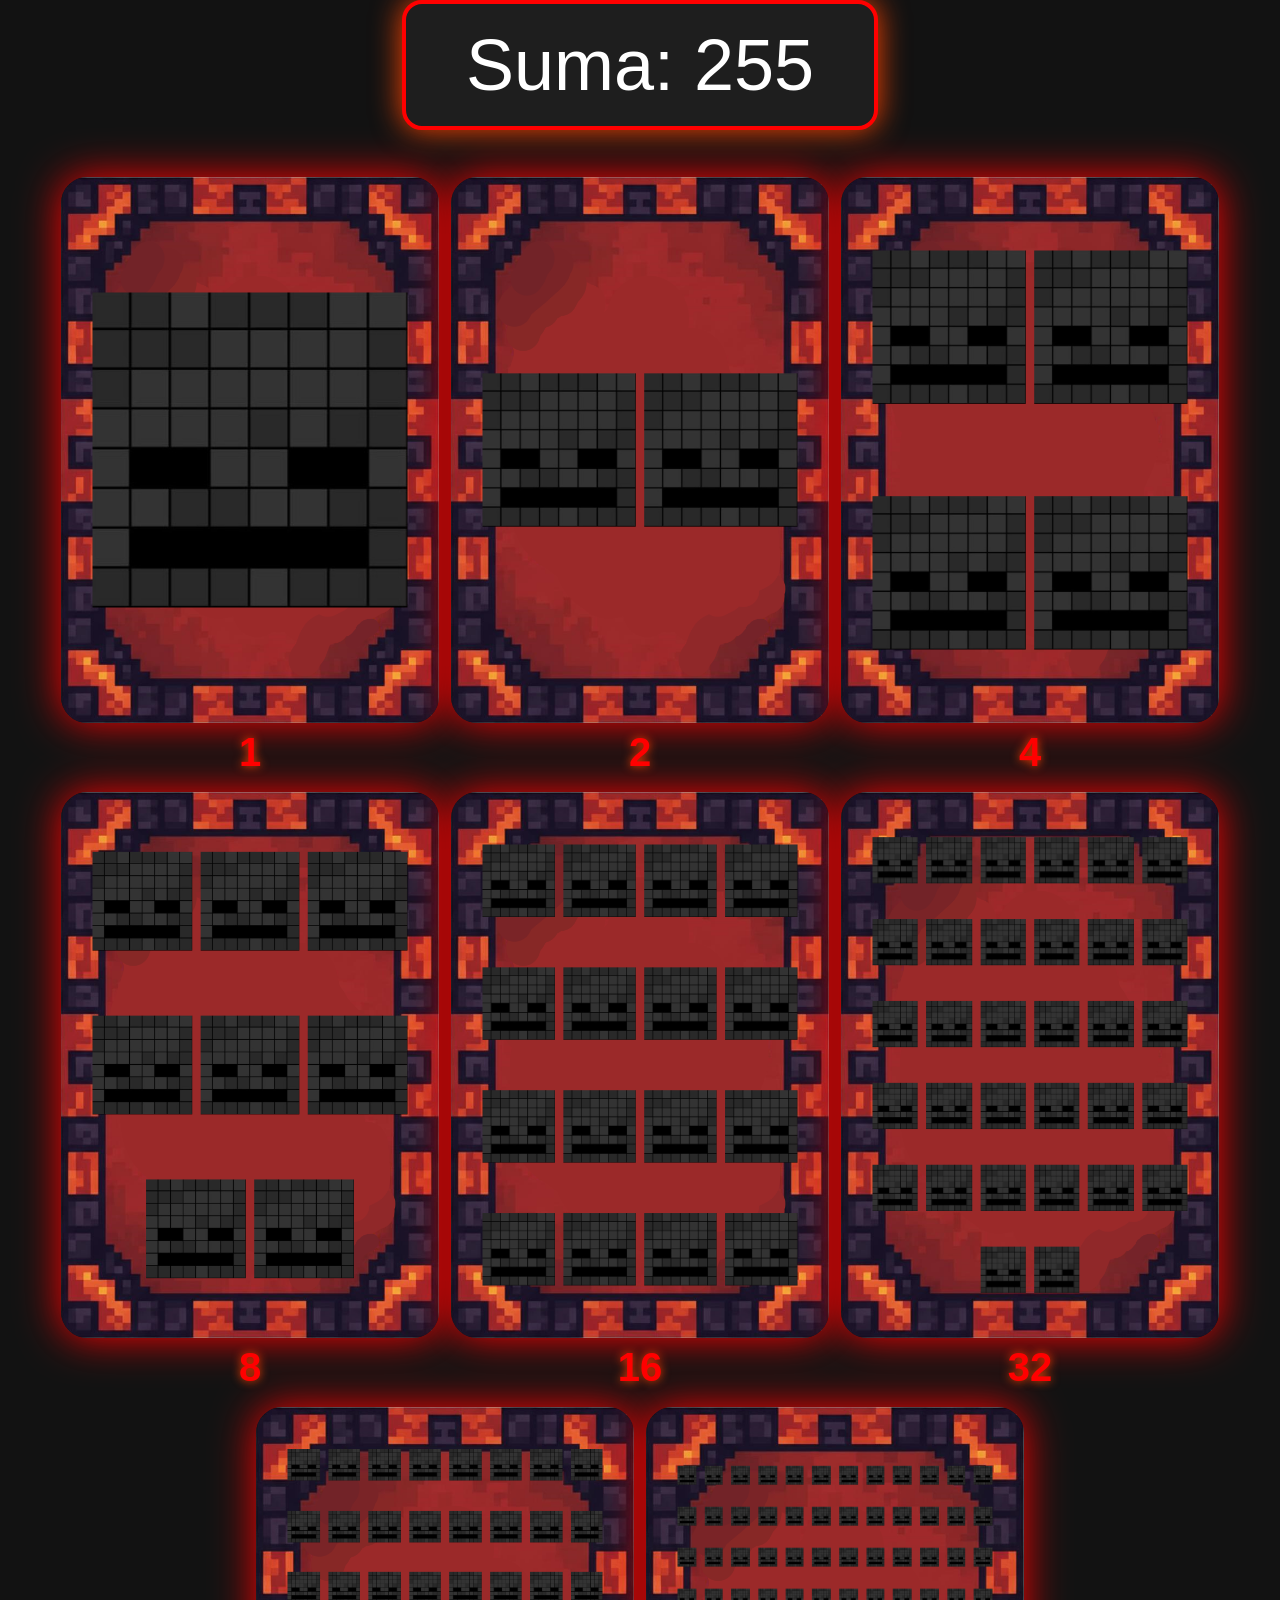
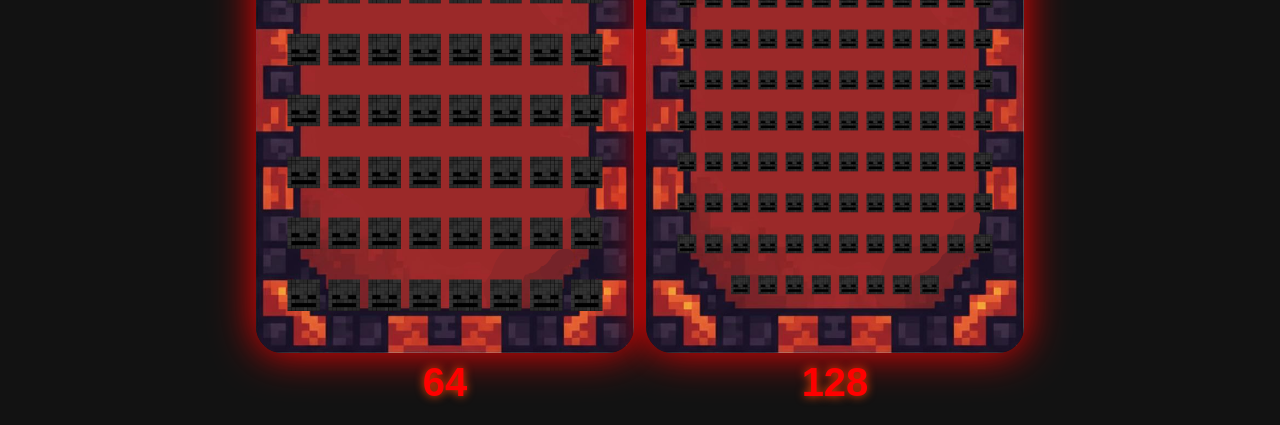
==== index.html @ f9f028c9 "Add files via upload" ====
<!DOCTYPE html>
<html lang="pl-PL">
<head>
    <meta charset="UTF-8">
    <title>binarne</title>
    <link rel="stylesheet" href="style.css">
</head>
<body>

    <div id="result-display">Suma: 0</div>
    
    <div id="container"></div>

    <script>
        const container = document.getElementById('container');
        const resultDisplay = document.getElementById('result-display');
        const maxCards = 8;
        const cardGap = 8; // Odstęp między kropkami w pixelach
        let totalSum = 0;

for (let i = 0; i < maxCards; i++) {
    const value = Math.pow(2, i);
    
    const wrapper = document.createElement('div');
    wrapper.className = 'card-wrapper';

    const card = document.createElement('div');
    card.className = 'card active'; // <- dodajemy klasę active od razu
    
    const dotsInRow = Math.ceil(Math.sqrt(value));
    const dotSize = `calc((100% - ${(dotsInRow - 1) * cardGap}px) / ${dotsInRow})`;

    for (let j = 0; j < value; j++) {
        const dot = document.createElement('img');
        dot.src = 'kropka.jpg';
        dot.className = 'dot';
        dot.style.width = dotSize;
        dot.style.height = dotSize;
        card.appendChild(dot);
    }

    const label = document.createElement('div');
    label.className = 'label';
    label.innerText = value;

    // Dodajemy wartość karty do sumy od razu
    totalSum += value;
    resultDisplay.innerText = `Suma: ${totalSum}`;

    card.addEventListener('click', function() {
        const isActive = this.classList.toggle('active');
        
        if (isActive) {
            totalSum += value;
        } else {
            totalSum -= value;
        }
        
        resultDisplay.innerText = `Suma: ${totalSum}`;
    });

    wrapper.appendChild(card);
    wrapper.appendChild(label);
    container.appendChild(wrapper);
}
    </script>

</body>
</html>
---- style.css ----
/* Centrowanie całej zawartości na środku ekranu */
        body { 
            background-color: #121212; 
            color: white; 
            font-family: 'Segoe UI', sans-serif; 
            margin: 0;
            display: flex;
            flex-direction: column;
            align-items: center;
            justify-content: center;
            min-height: 100vh; /* Pełna wysokość okna */
        }
        
        #container {
            display: flex;
            flex-wrap: wrap;
            gap: 30px;
            padding: 20px;
            justify-content: center;
            max-width: 1600px; /* Ograniczenie szerokości, by karty nie uciekały za daleko */
        }

        .card-wrapper {
            display: flex;
            flex-direction: column;
            align-items: center;
            gap: 20px;
        }

        .card {
            /* POWIĘKSZONE 2 RAZY */
            width: 360px; 
            height: 520px;
            
            background-image: url('karta.png');
            background-size: 100% 100%;
            border-radius: 25px;
            display: flex;
            flex-wrap: wrap;
            align-content: center;
            justify-content: center;
            gap: 8px; /* Większy odstęp między kropkami */
            padding: 30px;
            box-sizing: border-box;
            cursor: pointer;
            transition: all 0.4s cubic-bezier(0.175, 0.885, 0.32, 1.275);
            
            /* Stan 0: czarna karta */
            filter: grayscale(100%) brightness(0.15) blur(10px);
            box-shadow: 0 10px 30px rgba(0,0,0,0.5);
        }

        /* Stan 1: kolorowa karta */
        .card.active {
            filter: grayscale(0%) brightness(1);
            transform: scale(1.05);
            box-shadow: 0 0 40px red;
        }

        .dot { 
            object-fit: contain; 
        }

        .label {
            font-size: 2.5rem; /* Większy podpis */
            font-weight: 800;
            color: #444;
            transition: color 0.3s;
        }

        .card.active + .label {
            color: red;
            text-shadow: 0 0 10px orangered;
        }

        #result-display {
            font-size: 4.5rem; /* Gigantyczny wynik */
            margin-bottom: 40px;
            padding: 20px 60px;
            background: #1e1e1e;
            border-radius: 20px;
            border: 4px solid red;
            text-align: center;
            box-shadow: 0 0 30px orangered;
        }
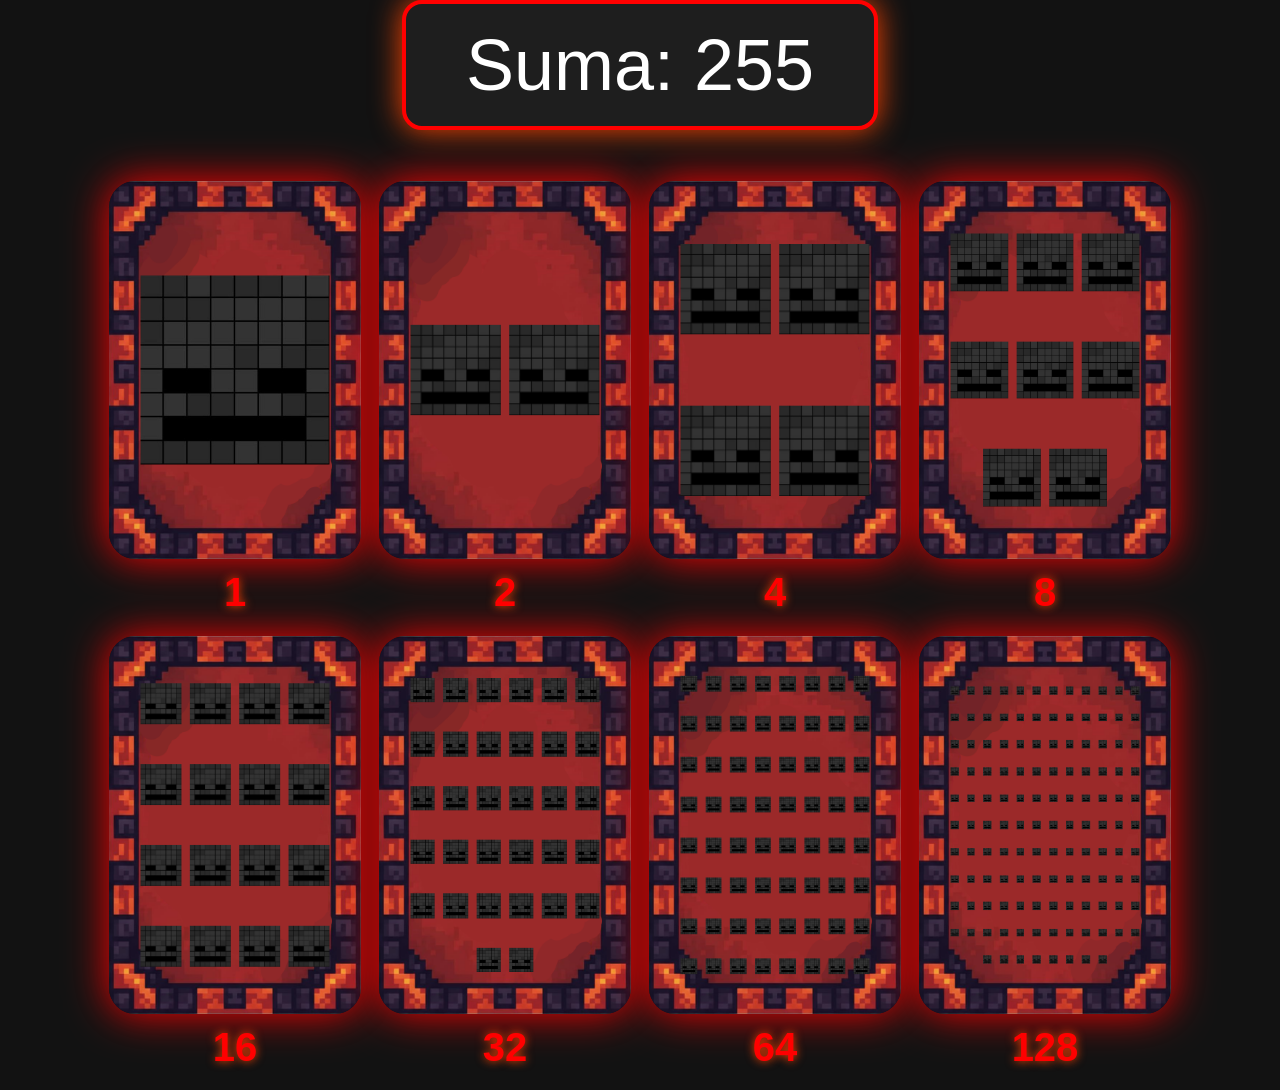
==== commit 8d91bb58: "Add files via upload" ====
--- a/index.html
+++ b/index.html
@@ -8,61 +8,59 @@
 <body>
 
     <div id="result-display">Suma: 0</div>
-    
     <div id="container"></div>
 
     <script>
         const container = document.getElementById('container');
         const resultDisplay = document.getElementById('result-display');
         const maxCards = 8;
-        const cardGap = 8; // Odstęp między kropkami w pixelach
+        const cardGap = 8;
         let totalSum = 0;
 
-for (let i = 0; i < maxCards; i++) {
-    const value = Math.pow(2, i);
-    
-    const wrapper = document.createElement('div');
-    wrapper.className = 'card-wrapper';
+        for (let i = 0; i < maxCards; i++) {
+            const value = Math.pow(2, i);
+            
+            const wrapper = document.createElement('div');
+            wrapper.className = 'card-wrapper';
 
-    const card = document.createElement('div');
-    card.className = 'card active'; // <- dodajemy klasę active od razu
-    
-    const dotsInRow = Math.ceil(Math.sqrt(value));
-    const dotSize = `calc((100% - ${(dotsInRow - 1) * cardGap}px) / ${dotsInRow})`;
+            const card = document.createElement('div');
+            card.className = 'card active';
+            
+            const dotsInRow = Math.ceil(Math.sqrt(value));
+            const dotSize = `calc((100% - ${(dotsInRow - 1) * cardGap}px) / ${dotsInRow})`;
 
-    for (let j = 0; j < value; j++) {
-        const dot = document.createElement('img');
-        dot.src = 'kropka.jpg';
-        dot.className = 'dot';
-        dot.style.width = dotSize;
-        dot.style.height = dotSize;
-        card.appendChild(dot);
-    }
+            for (let j = 0; j < value; j++) {
+                const dot = document.createElement('img');
+                dot.src = 'kropka.jpg';
+                dot.className = 'dot';
+                dot.style.width = dotSize;
+                dot.style.height = dotSize;
+                card.appendChild(dot);
+            }
 
-    const label = document.createElement('div');
-    label.className = 'label';
-    label.innerText = value;
+            const label = document.createElement('div');
+            label.className = 'label';
+            label.innerText = value;
 
-    // Dodajemy wartość karty do sumy od razu
-    totalSum += value;
-    resultDisplay.innerText = `Suma: ${totalSum}`;
+            totalSum += value;
+            resultDisplay.innerText = `Suma: ${totalSum}`;
 
-    card.addEventListener('click', function() {
-        const isActive = this.classList.toggle('active');
-        
-        if (isActive) {
-            totalSum += value;
-        } else {
-            totalSum -= value;
+            card.addEventListener('click', function() {
+                const isActive = this.classList.toggle('active');
+                
+                if (isActive) {
+                    totalSum += value;
+                } else {
+                    totalSum -= value;
+                }
+                
+                resultDisplay.innerText = `Suma: ${totalSum}`;
+            });
+
+            wrapper.appendChild(card);
+            wrapper.appendChild(label);
+            container.appendChild(wrapper);
         }
-        
-        resultDisplay.innerText = `Suma: ${totalSum}`;
-    });
-
-    wrapper.appendChild(card);
-    wrapper.appendChild(label);
-    container.appendChild(wrapper);
-}
     </script>
 
 </body>
--- a/style.css
+++ b/style.css
@@ -1,85 +1,79 @@
-        /* Centrowanie całej zawartości na środku ekranu */
-        body { 
-            background-color: #121212; 
-            color: white; 
-            font-family: 'Segoe UI', sans-serif; 
-            margin: 0;
-            display: flex;
-            flex-direction: column;
-            align-items: center;
-            justify-content: center;
-            min-height: 100vh; /* Pełna wysokość okna */
-        }
-        
-        #container {
-            display: flex;
-            flex-wrap: wrap;
-            gap: 30px;
-            padding: 20px;
-            justify-content: center;
-            max-width: 1600px; /* Ograniczenie szerokości, by karty nie uciekały za daleko */
-        }
+body { 
+    background-color: #121212; 
+    color: white; 
+    font-family: 'Segoe UI', sans-serif; 
+    margin: 0;
+    display: flex;
+    flex-direction: column;
+    align-items: center;
+    justify-content: center;
+    min-height: 100vh;
+}
 
-        .card-wrapper {
-            display: flex;
-            flex-direction: column;
-            align-items: center;
-            gap: 20px;
-        }
+#container {
+    display: flex;
+    flex-wrap: wrap;
+    gap: 30px;
+    padding: 20px;
+    justify-content: center;
+    max-width: 1600px;
+}
 
-        .card {
-            /* POWIĘKSZONE 2 RAZY */
-            width: 360px; 
-            height: 520px;
-            
-            background-image: url('karta.png');
-            background-size: 100% 100%;
-            border-radius: 25px;
-            display: flex;
-            flex-wrap: wrap;
-            align-content: center;
-            justify-content: center;
-            gap: 8px; /* Większy odstęp między kropkami */
-            padding: 30px;
-            box-sizing: border-box;
-            cursor: pointer;
-            transition: all 0.4s cubic-bezier(0.175, 0.885, 0.32, 1.275);
-            
-            /* Stan 0: czarna karta */
-            filter: grayscale(100%) brightness(0.15) blur(10px);
-            box-shadow: 0 10px 30px rgba(0,0,0,0.5);
-        }
+.card-wrapper {
+    display: flex;
+    flex-direction: column;
+    align-items: center;
+    gap: 20px;
+}
 
-        /* Stan 1: kolorowa karta */
-        .card.active {
-            filter: grayscale(0%) brightness(1);
-            transform: scale(1.05);
-            box-shadow: 0 0 40px red;
-        }
+.card {
+    width: 240px; 
+    height: 360px;
+    background-image: url('karta.png');
+    background-size: 100% 100%;
+    border-radius: 25px;
+    display: flex;
+    flex-wrap: wrap;
+    align-content: center;
+    justify-content: center;
+    gap: 8px; 
+    padding: 30px;
+    box-sizing: border-box;
+    cursor: pointer;
+    transition: all 0.4s cubic-bezier(0.175, 0.885, 0.32, 1.275);
+    filter: grayscale(100%) brightness(0.15) blur(10px);
+    box-shadow: 0 10px 30px rgba(0,0,0,0.5);
+}
 
-        .dot { 
-            object-fit: contain; 
-        }
+.card.active {
+    filter: grayscale(0%) brightness(1);
+    transform: scale(1.05);
+    box-shadow: 0 0 40px red;
+}
 
-        .label {
-            font-size: 2.5rem; /* Większy podpis */
-            font-weight: 800;
-            color: #444;
-            transition: color 0.3s;
-        }
+.dot { 
+    object-fit: contain; 
+}
 
-        .card.active + .label {
-            color: red;
-            text-shadow: 0 0 10px orangered;
-        }
+.label {
+    font-size: 2.5rem;
+    font-weight: 800;
+    color: #444;
+    transition: color 0.3s;
+}
 
-        #result-display {
-            font-size: 4.5rem; /* Gigantyczny wynik */
-            margin-bottom: 40px;
-            padding: 20px 60px;
-            background: #1e1e1e;
-            border-radius: 20px;
-            border: 4px solid red;
-            text-align: center;
-            box-shadow: 0 0 30px orangered;
-        }+.card.active + .label {
+    color: red;
+    text-shadow: 0 0 10px orangered;
+}
+
+#result-display {
+    font-size: 4.5rem;
+    margin-bottom: 40px;
+    padding: 20px 60px;
+    background: #1e1e1e;
+    border-radius: 20px;
+    border: 4px solid red;
+    text-align: center;
+    box-shadow: 0 0 30px orangered;
+}
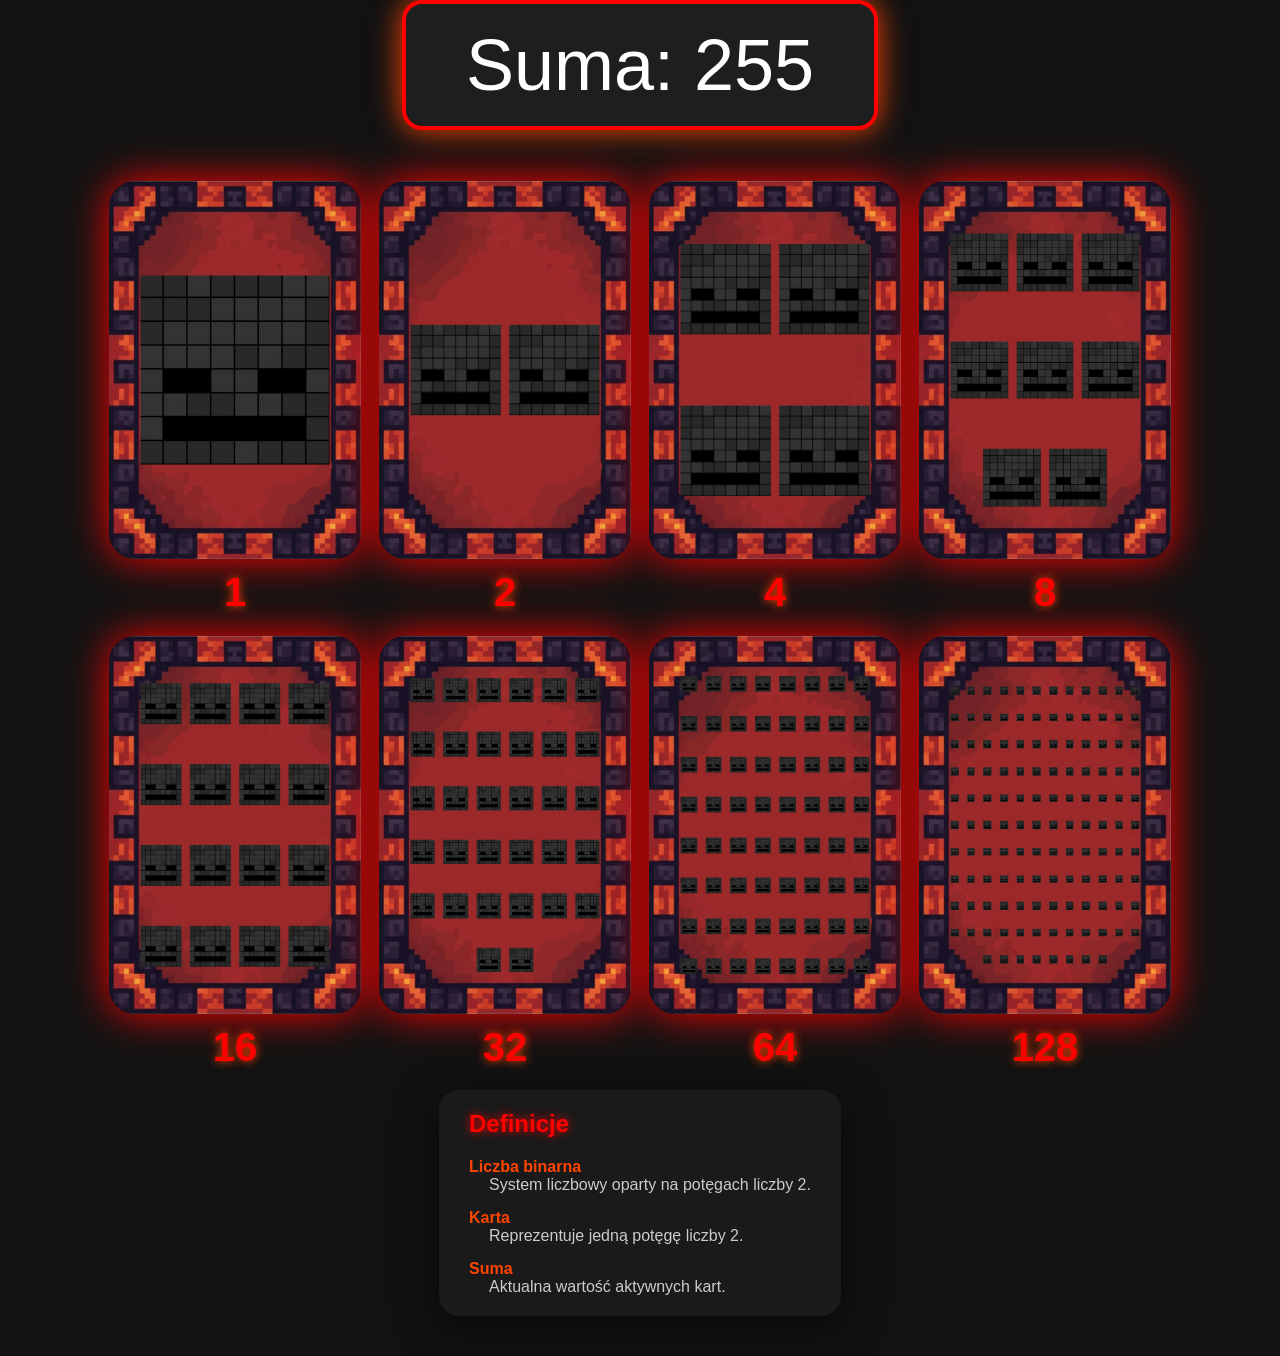
==== commit abc54663: "Add files via upload" ====
--- a/index.html
+++ b/index.html
@@ -9,6 +9,19 @@
 
     <div id="result-display">Suma: 0</div>
     <div id="container"></div>
+<div class="definitions">
+    <h2>Definicje</h2>
+    <dl>
+        <dt>Liczba binarna</dt>
+        <dd>System liczbowy oparty na potęgach liczby 2.</dd>
+
+        <dt>Karta</dt>
+        <dd>Reprezentuje jedną potęgę liczby 2.</dd>
+
+        <dt>Suma</dt>
+        <dd>Aktualna wartość aktywnych kart.</dd>
+    </dl>
+</div>
 
     <script>
         const container = document.getElementById('container');
--- a/style.css
+++ b/style.css
@@ -76,4 +76,33 @@
     border: 4px solid red;
     text-align: center;
     box-shadow: 0 0 30px orangered;
+}
+.definitions {
+    max-width: 800px;
+    background: #1a1a1a;
+    padding: 20px 30px;
+    border-radius: 20px;
+    margin-bottom: 40px;
+    box-shadow: 0 10px 40px rgba(0,0,0,0.6);
+}
+
+.definitions h2 {
+    margin-top: 0;
+    color: red;
+    text-shadow: 0 0 10px red;
+}
+
+dl {
+    margin: 0;
+}
+
+dt {
+    font-weight: bold;
+    color: orangered;
+    margin-top: 15px;
+}
+
+dd {
+    margin-left: 20px;
+    color: #ccc;
 }
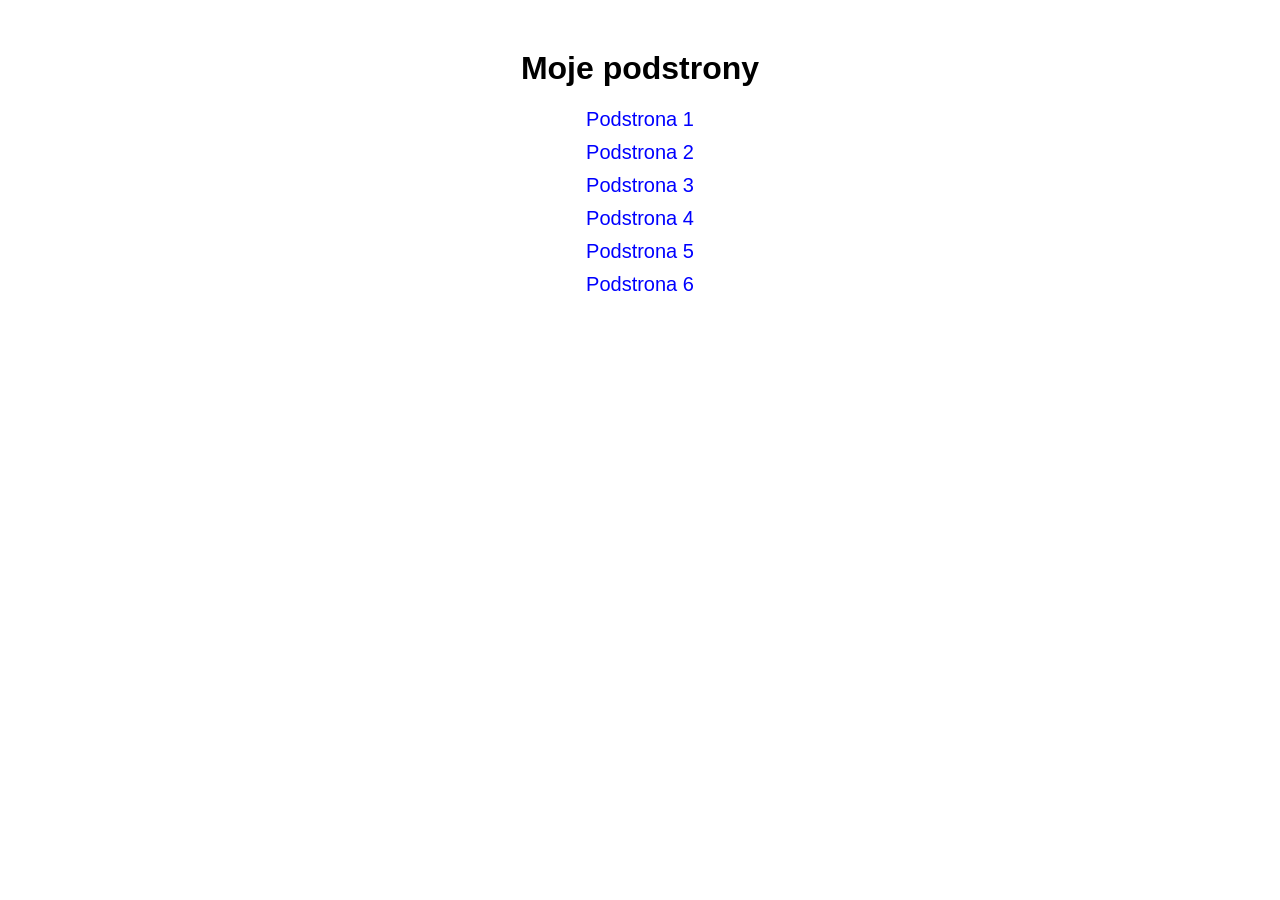
==== commit 0152545c: "Add files via upload" ====
--- a/index.html
+++ b/index.html
@@ -1,80 +1,38 @@
 <!DOCTYPE html>
-<html lang="pl-PL">
+<html lang="pl">
 <head>
     <meta charset="UTF-8">
-    <title>binarne</title>
-    <link rel="stylesheet" href="style.css">
+    <title>Moja Strona</title>
+    <style>
+        body {
+            font-family: Arial, sans-serif;
+            text-align: center;
+            margin-top: 50px;
+        }
+
+        a {
+            display: block;
+            margin: 10px;
+            font-size: 20px;
+            text-decoration: none;
+            color: blue;
+        }
+
+        a:hover {
+            color: red;
+        }
+    </style>
 </head>
 <body>
 
-    <div id="result-display">Suma: 0</div>
-    <div id="container"></div>
-<div class="definitions">
-    <h2>Definicje</h2>
-    <dl>
-        <dt>Liczba binarna</dt>
-        <dd>System liczbowy oparty na potęgach liczby 2.</dd>
+<h1>Moje podstrony</h1>
 
-        <dt>Karta</dt>
-        <dd>Reprezentuje jedną potęgę liczby 2.</dd>
-
-        <dt>Suma</dt>
-        <dd>Aktualna wartość aktywnych kart.</dd>
-    </dl>
-</div>
-
-    <script>
-        const container = document.getElementById('container');
-        const resultDisplay = document.getElementById('result-display');
-        const maxCards = 8;
-        const cardGap = 8;
-        let totalSum = 0;
-
-        for (let i = 0; i < maxCards; i++) {
-            const value = Math.pow(2, i);
-            
-            const wrapper = document.createElement('div');
-            wrapper.className = 'card-wrapper';
-
-            const card = document.createElement('div');
-            card.className = 'card active';
-            
-            const dotsInRow = Math.ceil(Math.sqrt(value));
-            const dotSize = `calc((100% - ${(dotsInRow - 1) * cardGap}px) / ${dotsInRow})`;
-
-            for (let j = 0; j < value; j++) {
-                const dot = document.createElement('img');
-                dot.src = 'kropka.jpg';
-                dot.className = 'dot';
-                dot.style.width = dotSize;
-                dot.style.height = dotSize;
-                card.appendChild(dot);
-            }
-
-            const label = document.createElement('div');
-            label.className = 'label';
-            label.innerText = value;
-
-            totalSum += value;
-            resultDisplay.innerText = `Suma: ${totalSum}`;
-
-            card.addEventListener('click', function() {
-                const isActive = this.classList.toggle('active');
-                
-                if (isActive) {
-                    totalSum += value;
-                } else {
-                    totalSum -= value;
-                }
-                
-                resultDisplay.innerText = `Suma: ${totalSum}`;
-            });
-
-            wrapper.appendChild(card);
-            wrapper.appendChild(label);
-            container.appendChild(wrapper);
-        }
-    </script>
+<a href="3.html">Podstrona 1</a>
+<a href="4.html">Podstrona 2</a>
+<a href="5.html">Podstrona 3</a>
+<a href="oblicz2.html">Podstrona 4</a>
+<a href="olbicz.html">Podstrona 5</a>
+<a href="karty.html">Podstrona 6</a>
 
 </body>
 </html>
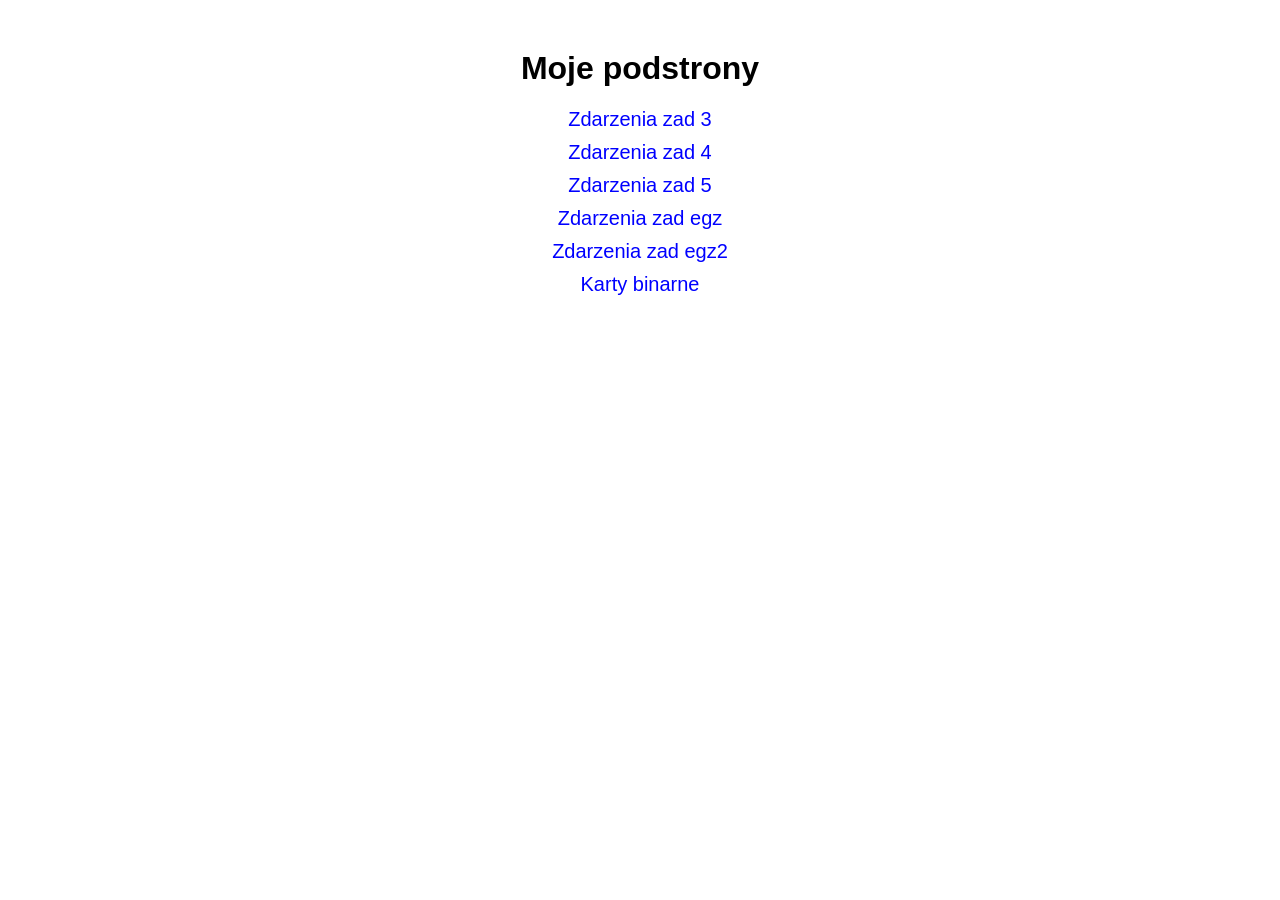
==== commit 34dc6981: "Add files via upload" ====
--- a/index.html
+++ b/index.html
@@ -27,12 +27,12 @@
 
 <h1>Moje podstrony</h1>
 
-<a href="3.html">Podstrona 1</a>
-<a href="4.html">Podstrona 2</a>
-<a href="5.html">Podstrona 3</a>
-<a href="oblicz2.html">Podstrona 4</a>
-<a href="olbicz.html">Podstrona 5</a>
-<a href="karty.html">Podstrona 6</a>
+<a href="3.html">Zdarzenia zad 3</a>
+<a href="4.html">Zdarzenia zad 4</a>
+<a href="5.html">Zdarzenia zad 5</a>
+<a href="oblicz2.html">Zdarzenia zad egz</a>
+<a href="olbicz.html">Zdarzenia zad egz2</a>
+<a href="karty.html">Karty binarne</a>
 
 </body>
 </html>
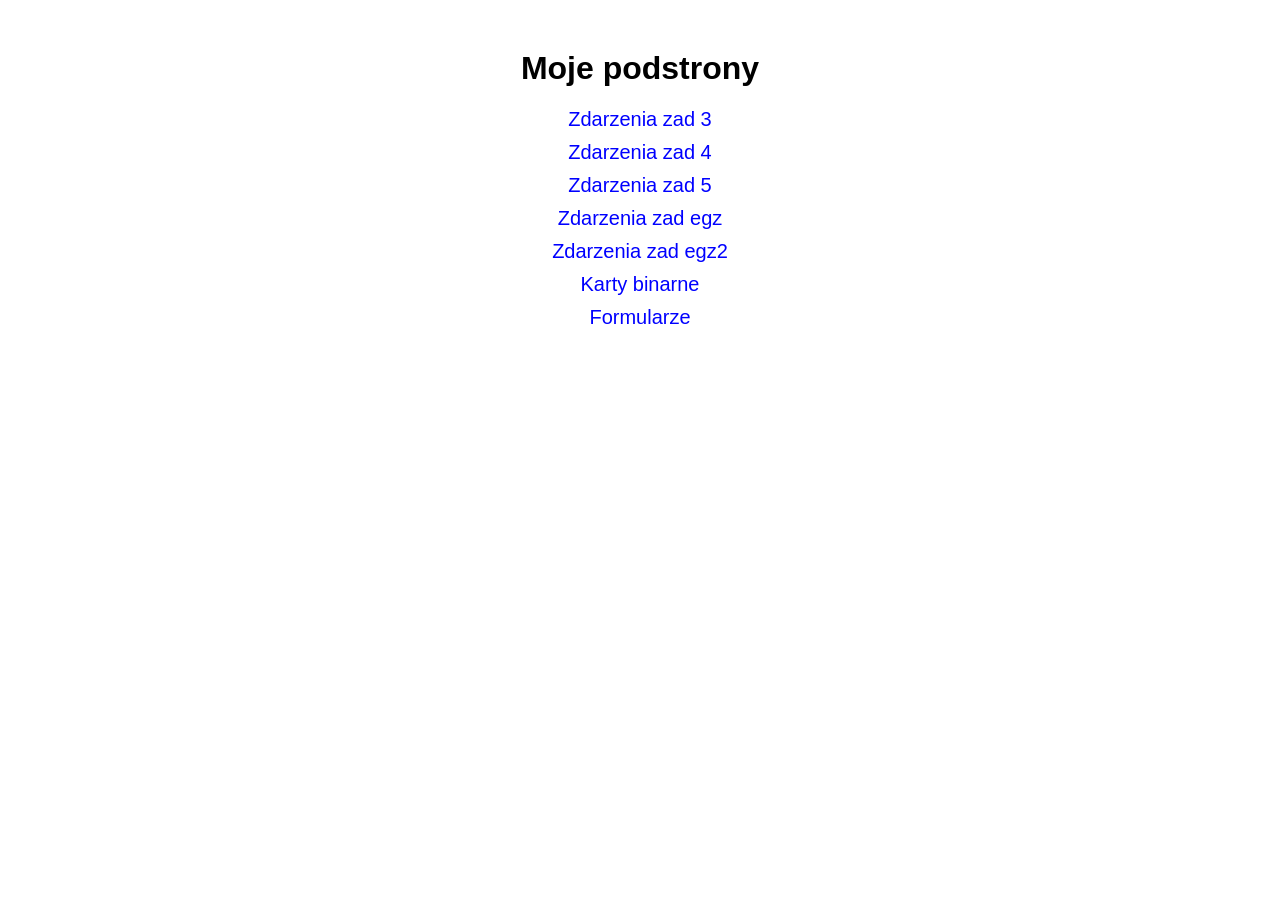
==== commit cb996213: "Add files via upload" ====
--- a/index.html
+++ b/index.html
@@ -33,6 +33,7 @@
 <a href="oblicz2.html">Zdarzenia zad egz</a>
 <a href="olbicz.html">Zdarzenia zad egz2</a>
 <a href="karty.html">Karty binarne</a>
+<a href="formularze.html">Formularze</a>
 
 </body>
 </html>
